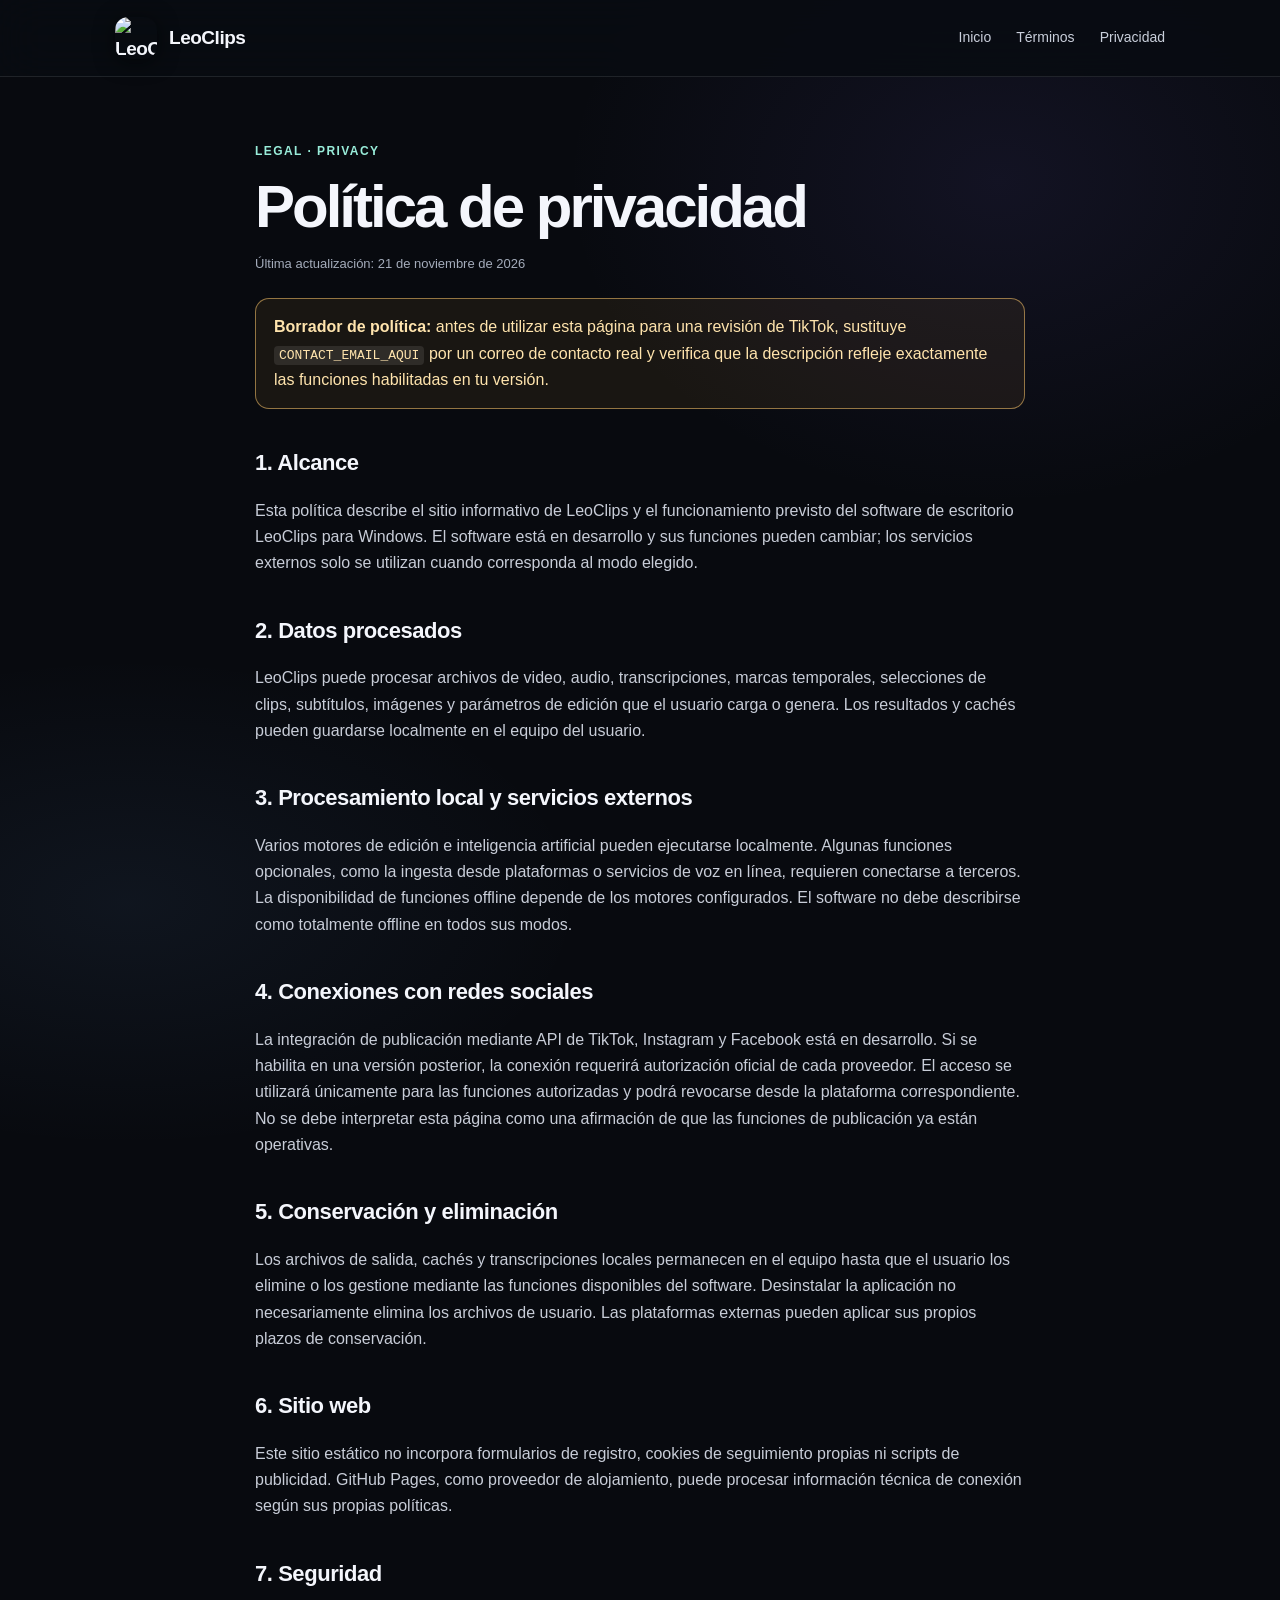
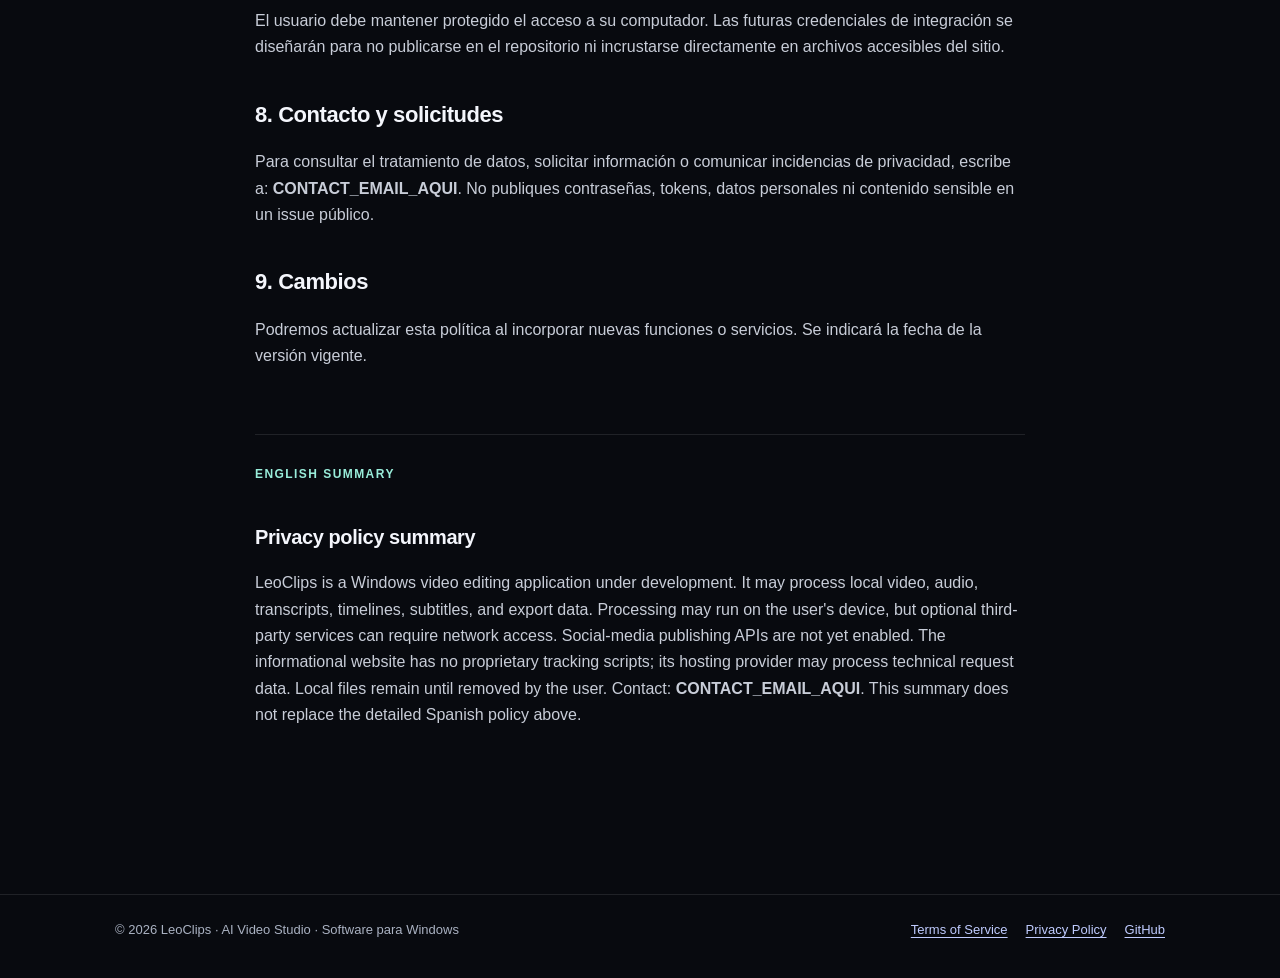
==== privacy.html @ 038c0e4f "Add files via upload" ====
<!doctype html>
<html lang="es">
<head><meta charset="utf-8"><meta name="viewport" content="width=device-width, initial-scale=1"><meta name="theme-color" content="#080a0f"><meta name="description" content="Política de privacidad de LeoClips Studio: datos locales, servicios opcionales y conexiones."><title>Privacy Policy — LeoClips</title><link rel="icon" type="image/png" href="assets/favicon.png"><link rel="stylesheet" href="styles.css"></head><body>
<header class="site-header"><div class="wrap nav"><a class="brand" href="index.html"><img src="assets/leoclips-icon.webp" alt="LeoClips logo" width="42" height="42"> LeoClips</a><nav aria-label="Navegación principal"><a href="index.html">Inicio</a><a href="terms.html">Términos</a><a href="privacy.html">Privacidad</a></nav></div></header><main class="wrap legal"><div class="kicker">Legal · Privacy</div><h1>Política de privacidad</h1><p class="date">Última actualización: 21 de noviembre de 2026</p><aside class="notice"><strong>Borrador de política:</strong> antes de utilizar esta página para una revisión de TikTok, sustituye <code>CONTACT_EMAIL_AQUI</code> por un correo de contacto real y verifica que la descripción refleje exactamente las funciones habilitadas en tu versión.</aside>
<h2>1. Alcance</h2><p>Esta política describe el sitio informativo de LeoClips y el funcionamiento previsto del software de escritorio LeoClips para Windows. El software está en desarrollo y sus funciones pueden cambiar; los servicios externos solo se utilizan cuando corresponda al modo elegido.</p>
<h2>2. Datos procesados</h2><p>LeoClips puede procesar archivos de video, audio, transcripciones, marcas temporales, selecciones de clips, subtítulos, imágenes y parámetros de edición que el usuario carga o genera. Los resultados y cachés pueden guardarse localmente en el equipo del usuario.</p>
<h2>3. Procesamiento local y servicios externos</h2><p>Varios motores de edición e inteligencia artificial pueden ejecutarse localmente. Algunas funciones opcionales, como la ingesta desde plataformas o servicios de voz en línea, requieren conectarse a terceros. La disponibilidad de funciones offline depende de los motores configurados. El software no debe describirse como totalmente offline en todos sus modos.</p>
<h2>4. Conexiones con redes sociales</h2><p>La integración de publicación mediante API de TikTok, Instagram y Facebook está en desarrollo. Si se habilita en una versión posterior, la conexión requerirá autorización oficial de cada proveedor. El acceso se utilizará únicamente para las funciones autorizadas y podrá revocarse desde la plataforma correspondiente. No se debe interpretar esta página como una afirmación de que las funciones de publicación ya están operativas.</p>
<h2>5. Conservación y eliminación</h2><p>Los archivos de salida, cachés y transcripciones locales permanecen en el equipo hasta que el usuario los elimine o los gestione mediante las funciones disponibles del software. Desinstalar la aplicación no necesariamente elimina los archivos de usuario. Las plataformas externas pueden aplicar sus propios plazos de conservación.</p>
<h2>6. Sitio web</h2><p>Este sitio estático no incorpora formularios de registro, cookies de seguimiento propias ni scripts de publicidad. GitHub Pages, como proveedor de alojamiento, puede procesar información técnica de conexión según sus propias políticas.</p>
<h2>7. Seguridad</h2><p>El usuario debe mantener protegido el acceso a su computador. Las futuras credenciales de integración se diseñarán para no publicarse en el repositorio ni incrustarse directamente en archivos accesibles del sitio.</p>
<h2>8. Contacto y solicitudes</h2><p>Para consultar el tratamiento de datos, solicitar información o comunicar incidencias de privacidad, escribe a: <strong>CONTACT_EMAIL_AQUI</strong>. No publiques contraseñas, tokens, datos personales ni contenido sensible en un issue público.</p>
<h2>9. Cambios</h2><p>Podremos actualizar esta política al incorporar nuevas funciones o servicios. Se indicará la fecha de la versión vigente.</p>
<section class="en" lang="en"><div class="kicker">English summary</div><h2>Privacy policy summary</h2><p>LeoClips is a Windows video editing application under development. It may process local video, audio, transcripts, timelines, subtitles, and export data. Processing may run on the user's device, but optional third-party services can require network access. Social-media publishing APIs are not yet enabled. The informational website has no proprietary tracking scripts; its hosting provider may process technical request data. Local files remain until removed by the user. Contact: <strong>CONTACT_EMAIL_AQUI</strong>. This summary does not replace the detailed Spanish policy above.</p></section></main><footer class="footer"><div class="wrap"><span>© 2026 LeoClips · AI Video Studio · Software para Windows</span><div class="footer-links"><a href="terms.html">Terms of Service</a><a href="privacy.html">Privacy Policy</a><a href="https://github.com" target="_blank" rel="noopener noreferrer">GitHub</a></div></div></footer>
</body></html>
---- styles.css ----
/* LeoClips — independent static website, no frameworks or trackers */
:root{color-scheme:dark;--bg:#080a0f;--panel:#11151f;--line:#ffffff19;--fg:#f4f6fc;--muted:#a4acbb;--accent:#a7b9ff;--violet:#a982f6;--mint:#99edda}
*{box-sizing:border-box}html{scroll-behavior:smooth}body{margin:0;font-family:"Segoe UI Variable", "Segoe UI",-apple-system,BlinkMacSystemFont,Arial,sans-serif;color:var(--fg);background:radial-gradient(ellipse 600px 450px at 78% 7%,#6757c01d,transparent 72%),radial-gradient(ellipse 650px 350px at 10% 35%,#72a8ed12,transparent 70%),var(--bg);line-height:1.65;min-height:100vh}
a{color:#c0ccff;text-underline-offset:3px}a:hover{color:#e3eaff}.wrap{max-width:1100px;margin:auto;padding:0 25px}.site-header{position:sticky;top:0;z-index:20;background:#090c12dd;backdrop-filter:blur(22px);border-bottom:1px solid var(--line)}.nav{display:flex;align-items:center;justify-content:space-between;min-height:76px;gap:16px}.brand{display:flex;align-items:center;gap:12px;color:var(--fg);text-decoration:none;font-weight:780;font-size:19px;letter-spacing:-.025em}.brand img{width:42px;height:42px;border-radius:13px;object-fit:cover;box-shadow:0 3px 20px #0008}nav{display:flex;gap:25px;align-items:center;flex-wrap:wrap}nav a{color:#c9cfdb;text-decoration:none;font-size:14px}nav a:hover{color:white}.hero{padding:105px 0 85px;text-align:center;max-width:900px;margin:0 auto}.eyebrow{display:inline-flex;align-items:center;gap:9px;border:1px solid #b9adff32;border-radius:999px;padding:6px 14px;color:#c7bbff;background:#8063cc0d;font-size:12px;font-weight:650;letter-spacing:.08em;text-transform:uppercase}.hero h1{font-size:clamp(45px,8.2vw,94px);line-height:1.035;letter-spacing:-.065em;margin:22px 0;font-weight:820}.shine{background:linear-gradient(110deg,#ffffff 20%,#a8baff 55%,#e1aaff 90%);color:transparent;background-clip:text}.hero p{max-width:670px;margin:0 auto 30px;font-size:18px;color:var(--muted)}.pill{display:inline-flex;padding:11px 17px;border:1px solid #e0dbff35;border-radius:14px;align-items:center;gap:10px;color:white;text-decoration:none;background:linear-gradient(120deg,#b9c4fb20,#8e7ad118);font-weight:630;transition:transform .18s,background .18s,box-shadow .18s;box-shadow:0 8px 30px #0004}.pill:hover{transform:translateY(-2px);background:#9b88db30;box-shadow:0 10px 38px #a08cfa20}.muted{color:var(--muted)}.section{padding:27px 0 55px}.section h2{font-size:clamp(27px,4vw,39px);line-height:1.15;letter-spacing:-.035em;margin:0 0 12px}.section>p{max-width:720px;margin-top:0}.cards{display:grid;grid-template-columns:repeat(3,minmax(0,1fr));gap:16px;margin-top:24px}.card{min-height:194px;border:1px solid var(--line);background:linear-gradient(150deg,#1b223090,#10141c90);border-radius:22px;padding:26px;box-shadow:0 16px 65px #0002;transition:transform .2s,border-color .2s}.card:hover{transform:translateY(-3px);border-color:#a7b9ff55}.card h3{font-size:18px;line-height:1.3;margin:15px 0 7px}.card p{color:var(--muted);font-size:14px;margin:0}.symbol{display:inline-flex;width:40px;height:40px;border-radius:12px;justify-content:center;align-items:center;background:#c2aff21b;color:#d8ccff;font-size:22px}.panel{padding:26px 28px;border-radius:22px;border:1px solid var(--line);background:#141926b3}.stack{display:flex;gap:18px;align-items:center;flex-wrap:wrap}.footer{margin-top:64px;border-top:1px solid var(--line);padding:24px 0 38px;color:#aab2c2;font-size:13px}.footer .wrap{display:flex;justify-content:space-between;flex-wrap:wrap;gap:16px}.footer-links{display:flex;flex-wrap:wrap;gap:18px}.legal{max-width:820px;padding-top:65px;padding-bottom:85px}.legal h1{font-size:clamp(38px,6vw,60px);letter-spacing:-.05em;line-height:1.1;margin:12px 0}.legal h2{font-size:22px;margin:36px 0 9px;letter-spacing:-.02em}.legal p,.legal li{color:#c8cdd8}.legal ul{padding-left:23px}.legal .date{font-size:13px;color:var(--muted)}.notice{border:1px solid #ffc86e88;background:#d8a03c15;border-radius:14px;padding:15px 18px;margin:24px 0;color:#ffe4ad}.kicker{font-size:12px;text-transform:uppercase;color:var(--mint);letter-spacing:.12em;font-weight:720}.legal .en{margin-top:65px;padding-top:30px;border-top:1px solid var(--line)}.legal .en h2{font-size:20px}.legal a{overflow-wrap:anywhere}code{background:#ffffff18;padding:2px 5px;border-radius:4px}
@media(max-width:750px){.nav{padding:10px 0;align-items:flex-start}.nav nav{gap:12px;justify-content:flex-end}.nav nav a{font-size:12px}.brand{font-size:16px}.brand img{width:35px;height:35px}.hero{padding:75px 0 55px}.hero p{font-size:16px}.cards{grid-template-columns:1fr}.legal{padding-top:35px}.panel{padding:20px}.footer .wrap{display:block}.footer-links{margin-top:10px}}
@media(prefers-reduced-motion:reduce){*,*:before,*:after{scroll-behavior:auto!important;transition:none!important;animation:none!important}}
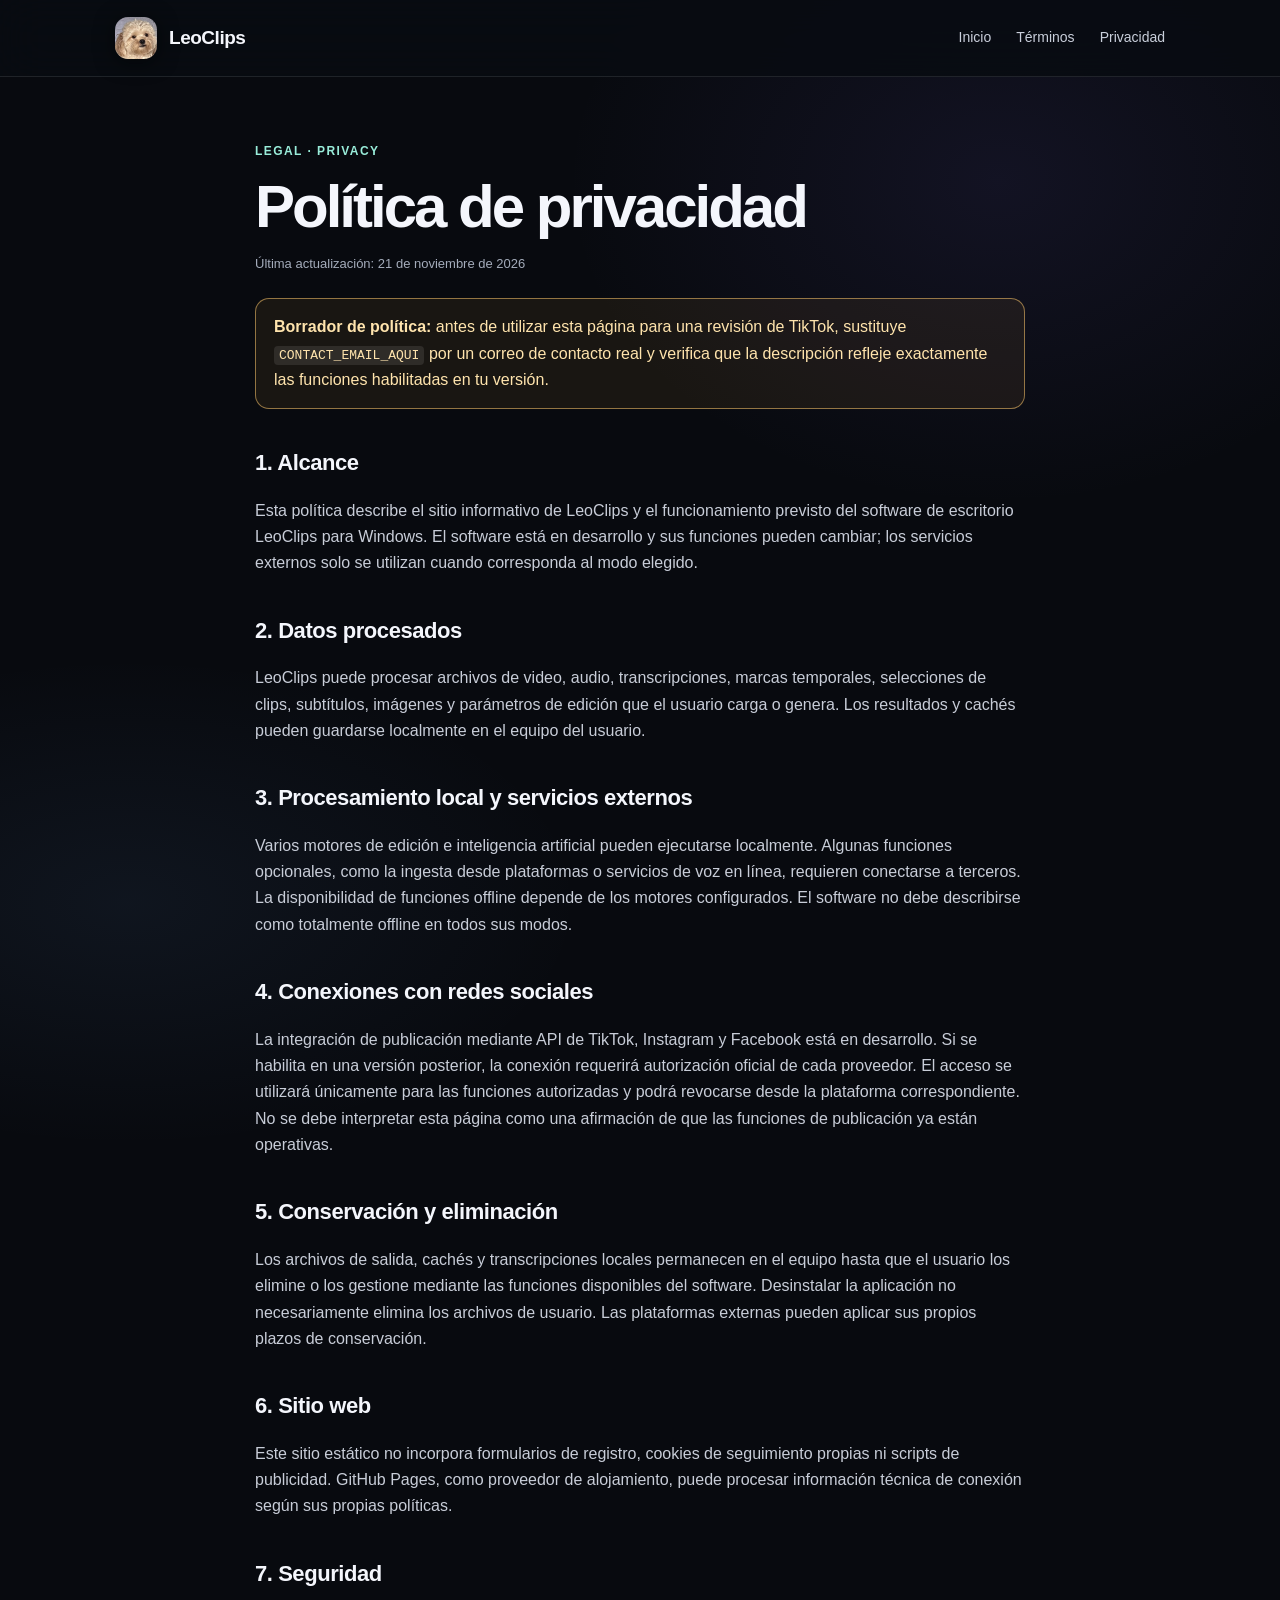
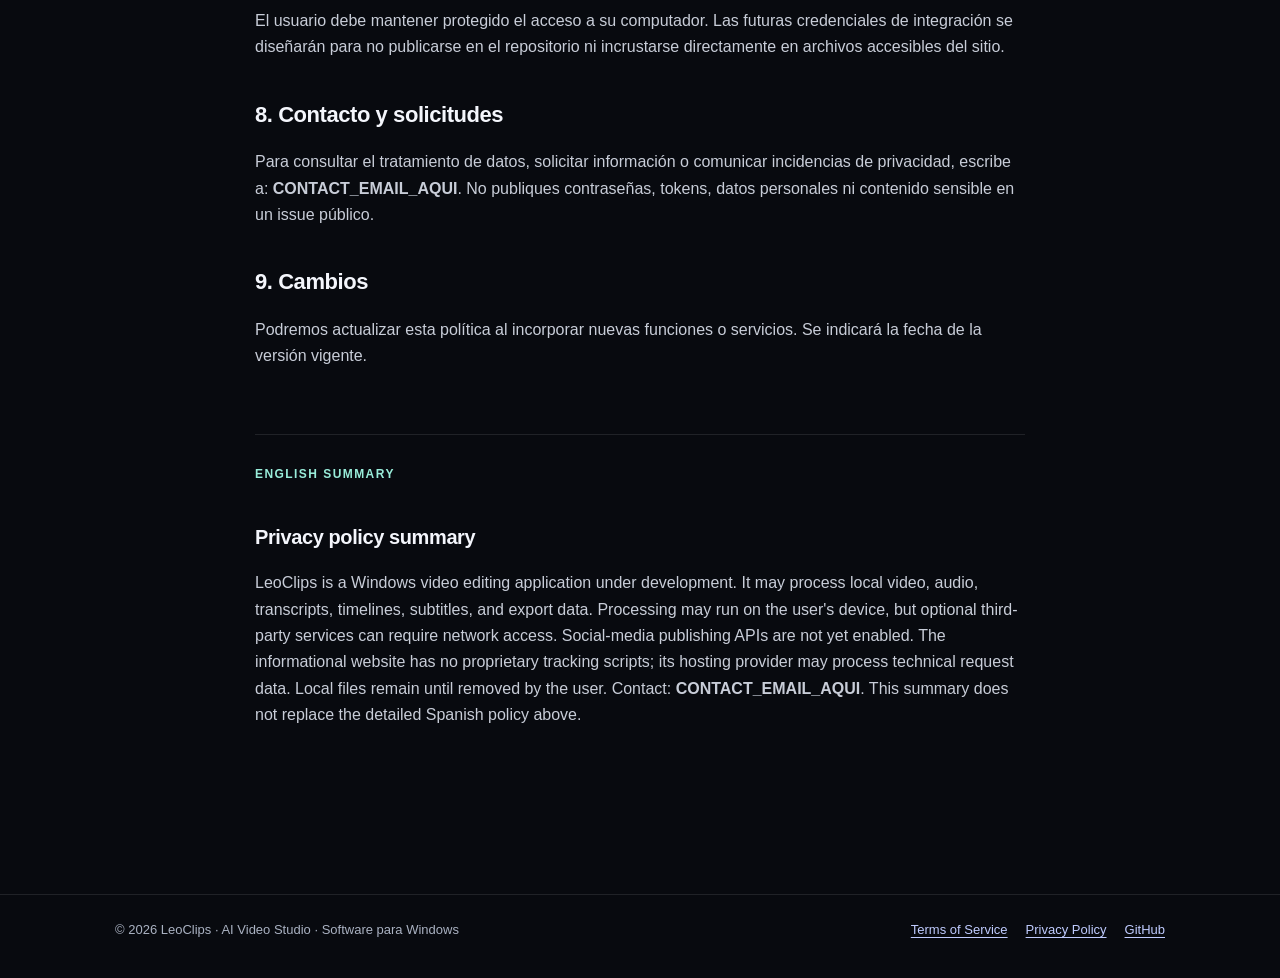
==== commit 98496c41: "Refresh LeoClips logo assets on GitHub Pages" ====
--- a/privacy.html
+++ b/privacy.html
@@ -1,7 +1,7 @@
 <!doctype html>
 <html lang="es">
-<head><meta charset="utf-8"><meta name="viewport" content="width=device-width, initial-scale=1"><meta name="theme-color" content="#080a0f"><meta name="description" content="Política de privacidad de LeoClips Studio: datos locales, servicios opcionales y conexiones."><title>Privacy Policy — LeoClips</title><link rel="icon" type="image/png" href="assets/favicon.png"><link rel="stylesheet" href="styles.css"></head><body>
-<header class="site-header"><div class="wrap nav"><a class="brand" href="index.html"><img src="assets/leoclips-icon.webp" alt="LeoClips logo" width="42" height="42"> LeoClips</a><nav aria-label="Navegación principal"><a href="index.html">Inicio</a><a href="terms.html">Términos</a><a href="privacy.html">Privacidad</a></nav></div></header><main class="wrap legal"><div class="kicker">Legal · Privacy</div><h1>Política de privacidad</h1><p class="date">Última actualización: 21 de noviembre de 2026</p><aside class="notice"><strong>Borrador de política:</strong> antes de utilizar esta página para una revisión de TikTok, sustituye <code>CONTACT_EMAIL_AQUI</code> por un correo de contacto real y verifica que la descripción refleje exactamente las funciones habilitadas en tu versión.</aside>
+<head><meta charset="utf-8"><meta name="viewport" content="width=device-width, initial-scale=1"><meta name="theme-color" content="#080a0f"><meta name="description" content="Política de privacidad de LeoClips Studio: datos locales, servicios opcionales y conexiones."><title>Privacy Policy — LeoClips</title><link rel="icon" type="image/png" href="assets/favicon.png?v=2"><link rel="stylesheet" href="styles.css"></head><body>
+<header class="site-header"><div class="wrap nav"><a class="brand" href="index.html"><img src="assets/leoclips-icon.webp?v=2" alt="LeoClips logo" width="42" height="42"> LeoClips</a><nav aria-label="Navegación principal"><a href="index.html">Inicio</a><a href="terms.html">Términos</a><a href="privacy.html">Privacidad</a></nav></div></header><main class="wrap legal"><div class="kicker">Legal · Privacy</div><h1>Política de privacidad</h1><p class="date">Última actualización: 21 de noviembre de 2026</p><aside class="notice"><strong>Borrador de política:</strong> antes de utilizar esta página para una revisión de TikTok, sustituye <code>CONTACT_EMAIL_AQUI</code> por un correo de contacto real y verifica que la descripción refleje exactamente las funciones habilitadas en tu versión.</aside>
 <h2>1. Alcance</h2><p>Esta política describe el sitio informativo de LeoClips y el funcionamiento previsto del software de escritorio LeoClips para Windows. El software está en desarrollo y sus funciones pueden cambiar; los servicios externos solo se utilizan cuando corresponda al modo elegido.</p>
 <h2>2. Datos procesados</h2><p>LeoClips puede procesar archivos de video, audio, transcripciones, marcas temporales, selecciones de clips, subtítulos, imágenes y parámetros de edición que el usuario carga o genera. Los resultados y cachés pueden guardarse localmente en el equipo del usuario.</p>
 <h2>3. Procesamiento local y servicios externos</h2><p>Varios motores de edición e inteligencia artificial pueden ejecutarse localmente. Algunas funciones opcionales, como la ingesta desde plataformas o servicios de voz en línea, requieren conectarse a terceros. La disponibilidad de funciones offline depende de los motores configurados. El software no debe describirse como totalmente offline en todos sus modos.</p>
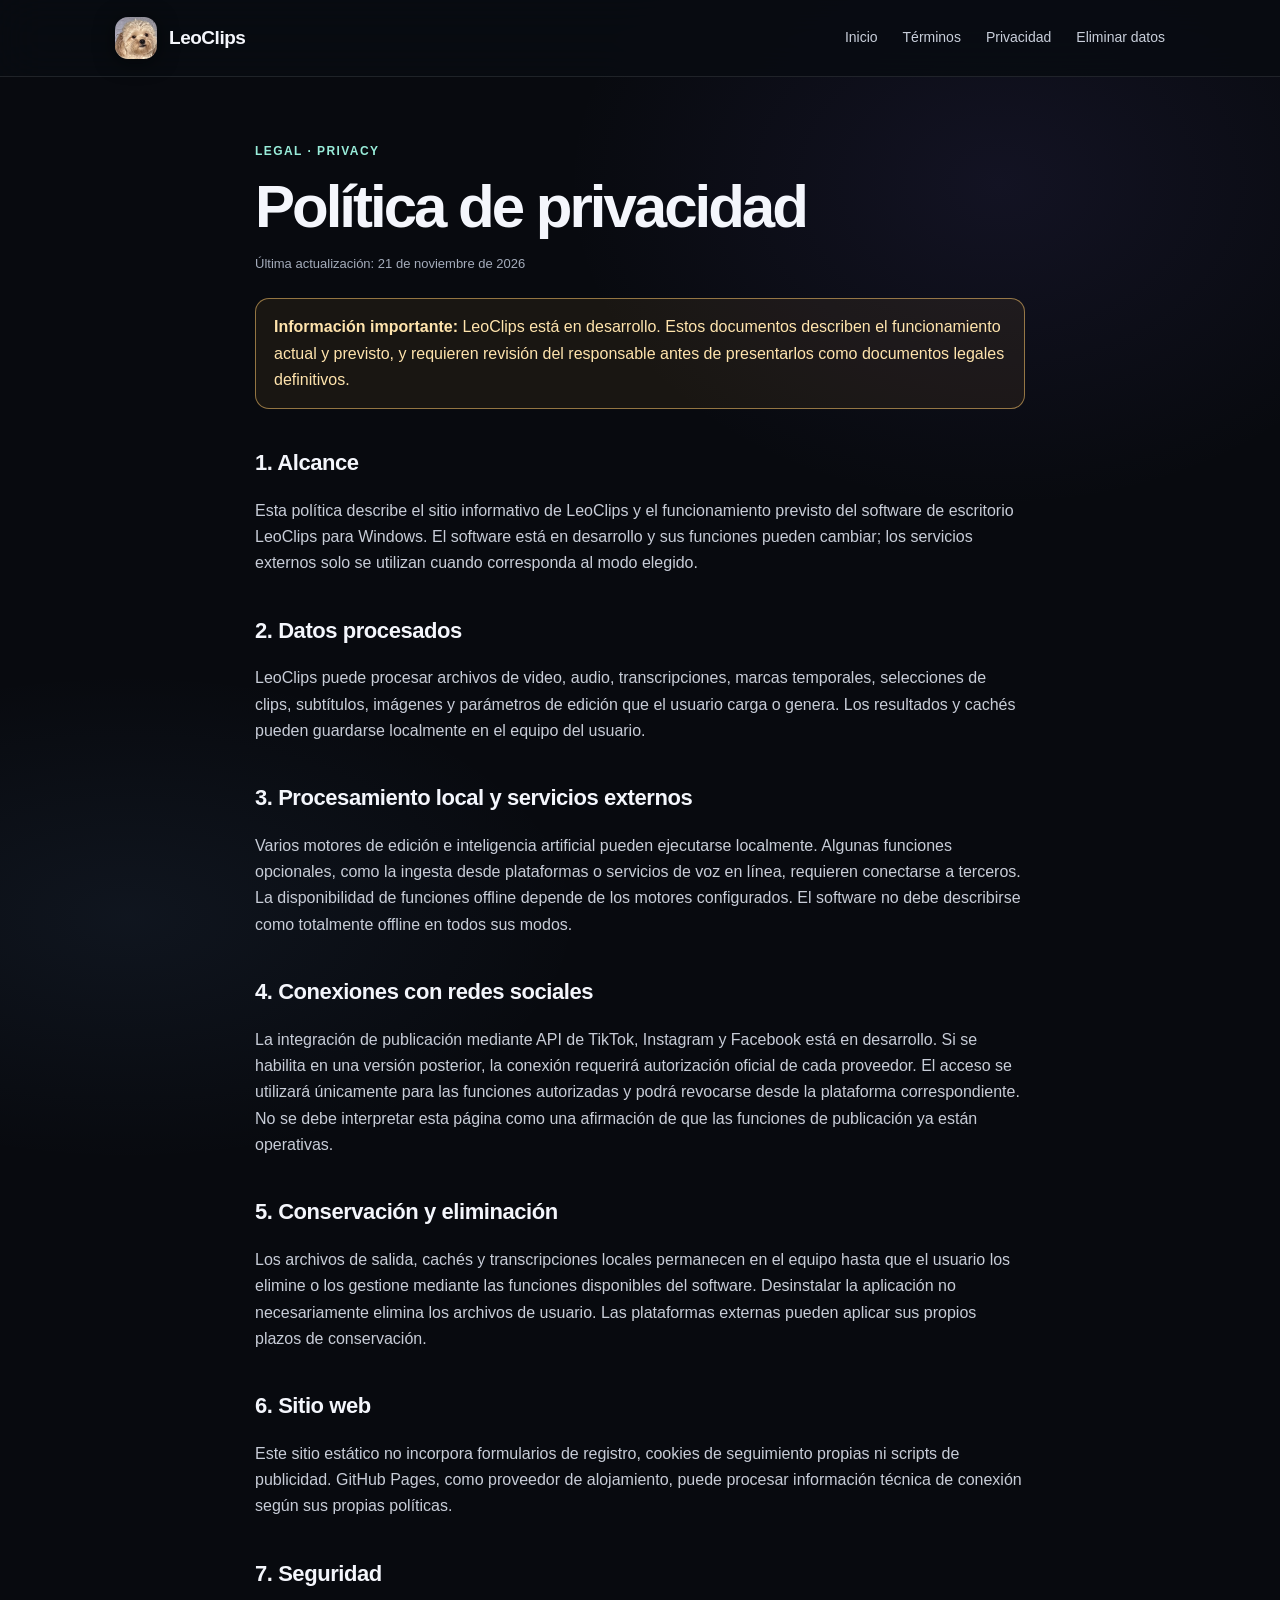
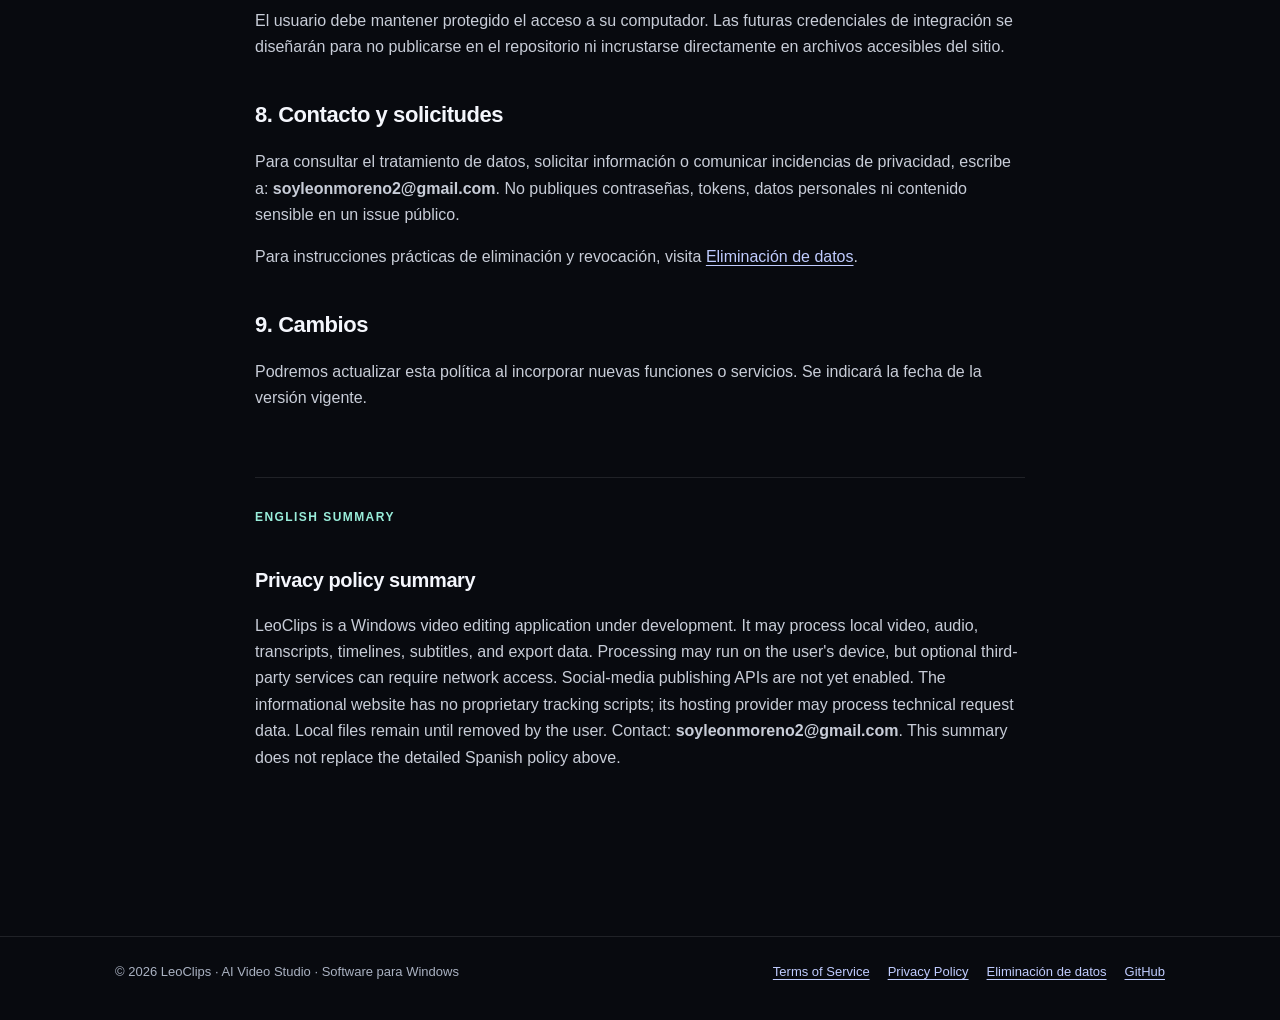
==== commit 3ea85740: "Update public legal contact and link data deletion instructions" ====
--- a/privacy.html
+++ b/privacy.html
@@ -1,7 +1,7 @@
 <!doctype html>
 <html lang="es">
 <head><meta charset="utf-8"><meta name="viewport" content="width=device-width, initial-scale=1"><meta name="theme-color" content="#080a0f"><meta name="description" content="Política de privacidad de LeoClips Studio: datos locales, servicios opcionales y conexiones."><title>Privacy Policy — LeoClips</title><link rel="icon" type="image/png" href="assets/favicon.png?v=2"><link rel="stylesheet" href="styles.css"></head><body>
-<header class="site-header"><div class="wrap nav"><a class="brand" href="index.html"><img src="assets/leoclips-icon.webp?v=2" alt="LeoClips logo" width="42" height="42"> LeoClips</a><nav aria-label="Navegación principal"><a href="index.html">Inicio</a><a href="terms.html">Términos</a><a href="privacy.html">Privacidad</a></nav></div></header><main class="wrap legal"><div class="kicker">Legal · Privacy</div><h1>Política de privacidad</h1><p class="date">Última actualización: 21 de noviembre de 2026</p><aside class="notice"><strong>Borrador de política:</strong> antes de utilizar esta página para una revisión de TikTok, sustituye <code>CONTACT_EMAIL_AQUI</code> por un correo de contacto real y verifica que la descripción refleje exactamente las funciones habilitadas en tu versión.</aside>
+<header class="site-header"><div class="wrap nav"><a class="brand" href="index.html"><img src="assets/leoclips-icon.webp?v=2" alt="LeoClips logo" width="42" height="42"> LeoClips</a><nav aria-label="Navegación principal"><a href="index.html">Inicio</a><a href="terms.html">Términos</a><a href="privacy.html">Privacidad</a><a href="data-deletion.html">Eliminar datos</a></nav></div></header><main class="wrap legal"><div class="kicker">Legal · Privacy</div><h1>Política de privacidad</h1><p class="date">Última actualización: 21 de noviembre de 2026</p><aside class="notice"><strong>Información importante:</strong> LeoClips está en desarrollo. Estos documentos describen el funcionamiento actual y previsto, y requieren revisión del responsable antes de presentarlos como documentos legales definitivos.</aside>
 <h2>1. Alcance</h2><p>Esta política describe el sitio informativo de LeoClips y el funcionamiento previsto del software de escritorio LeoClips para Windows. El software está en desarrollo y sus funciones pueden cambiar; los servicios externos solo se utilizan cuando corresponda al modo elegido.</p>
 <h2>2. Datos procesados</h2><p>LeoClips puede procesar archivos de video, audio, transcripciones, marcas temporales, selecciones de clips, subtítulos, imágenes y parámetros de edición que el usuario carga o genera. Los resultados y cachés pueden guardarse localmente en el equipo del usuario.</p>
 <h2>3. Procesamiento local y servicios externos</h2><p>Varios motores de edición e inteligencia artificial pueden ejecutarse localmente. Algunas funciones opcionales, como la ingesta desde plataformas o servicios de voz en línea, requieren conectarse a terceros. La disponibilidad de funciones offline depende de los motores configurados. El software no debe describirse como totalmente offline en todos sus modos.</p>
@@ -9,7 +9,7 @@
 <h2>5. Conservación y eliminación</h2><p>Los archivos de salida, cachés y transcripciones locales permanecen en el equipo hasta que el usuario los elimine o los gestione mediante las funciones disponibles del software. Desinstalar la aplicación no necesariamente elimina los archivos de usuario. Las plataformas externas pueden aplicar sus propios plazos de conservación.</p>
 <h2>6. Sitio web</h2><p>Este sitio estático no incorpora formularios de registro, cookies de seguimiento propias ni scripts de publicidad. GitHub Pages, como proveedor de alojamiento, puede procesar información técnica de conexión según sus propias políticas.</p>
 <h2>7. Seguridad</h2><p>El usuario debe mantener protegido el acceso a su computador. Las futuras credenciales de integración se diseñarán para no publicarse en el repositorio ni incrustarse directamente en archivos accesibles del sitio.</p>
-<h2>8. Contacto y solicitudes</h2><p>Para consultar el tratamiento de datos, solicitar información o comunicar incidencias de privacidad, escribe a: <strong>CONTACT_EMAIL_AQUI</strong>. No publiques contraseñas, tokens, datos personales ni contenido sensible en un issue público.</p>
-<h2>9. Cambios</h2><p>Podremos actualizar esta política al incorporar nuevas funciones o servicios. Se indicará la fecha de la versión vigente.</p>
-<section class="en" lang="en"><div class="kicker">English summary</div><h2>Privacy policy summary</h2><p>LeoClips is a Windows video editing application under development. It may process local video, audio, transcripts, timelines, subtitles, and export data. Processing may run on the user's device, but optional third-party services can require network access. Social-media publishing APIs are not yet enabled. The informational website has no proprietary tracking scripts; its hosting provider may process technical request data. Local files remain until removed by the user. Contact: <strong>CONTACT_EMAIL_AQUI</strong>. This summary does not replace the detailed Spanish policy above.</p></section></main><footer class="footer"><div class="wrap"><span>© 2026 LeoClips · AI Video Studio · Software para Windows</span><div class="footer-links"><a href="terms.html">Terms of Service</a><a href="privacy.html">Privacy Policy</a><a href="https://github.com" target="_blank" rel="noopener noreferrer">GitHub</a></div></div></footer>
+<h2>8. Contacto y solicitudes</h2><p>Para consultar el tratamiento de datos, solicitar información o comunicar incidencias de privacidad, escribe a: <strong>soyleonmoreno2@gmail.com</strong>. No publiques contraseñas, tokens, datos personales ni contenido sensible en un issue público.</p>
+<p>Para instrucciones prácticas de eliminación y revocación, visita <a href="data-deletion.html">Eliminación de datos</a>.</p><h2>9. Cambios</h2><p>Podremos actualizar esta política al incorporar nuevas funciones o servicios. Se indicará la fecha de la versión vigente.</p>
+<section class="en" lang="en"><div class="kicker">English summary</div><h2>Privacy policy summary</h2><p>LeoClips is a Windows video editing application under development. It may process local video, audio, transcripts, timelines, subtitles, and export data. Processing may run on the user's device, but optional third-party services can require network access. Social-media publishing APIs are not yet enabled. The informational website has no proprietary tracking scripts; its hosting provider may process technical request data. Local files remain until removed by the user. Contact: <strong>soyleonmoreno2@gmail.com</strong>. This summary does not replace the detailed Spanish policy above.</p></section></main><footer class="footer"><div class="wrap"><span>© 2026 LeoClips · AI Video Studio · Software para Windows</span><div class="footer-links"><a href="terms.html">Terms of Service</a><a href="privacy.html">Privacy Policy</a><a href="data-deletion.html">Eliminación de datos</a><a href="https://github.com" target="_blank" rel="noopener noreferrer">GitHub</a></div></div></footer>
 </body></html>
